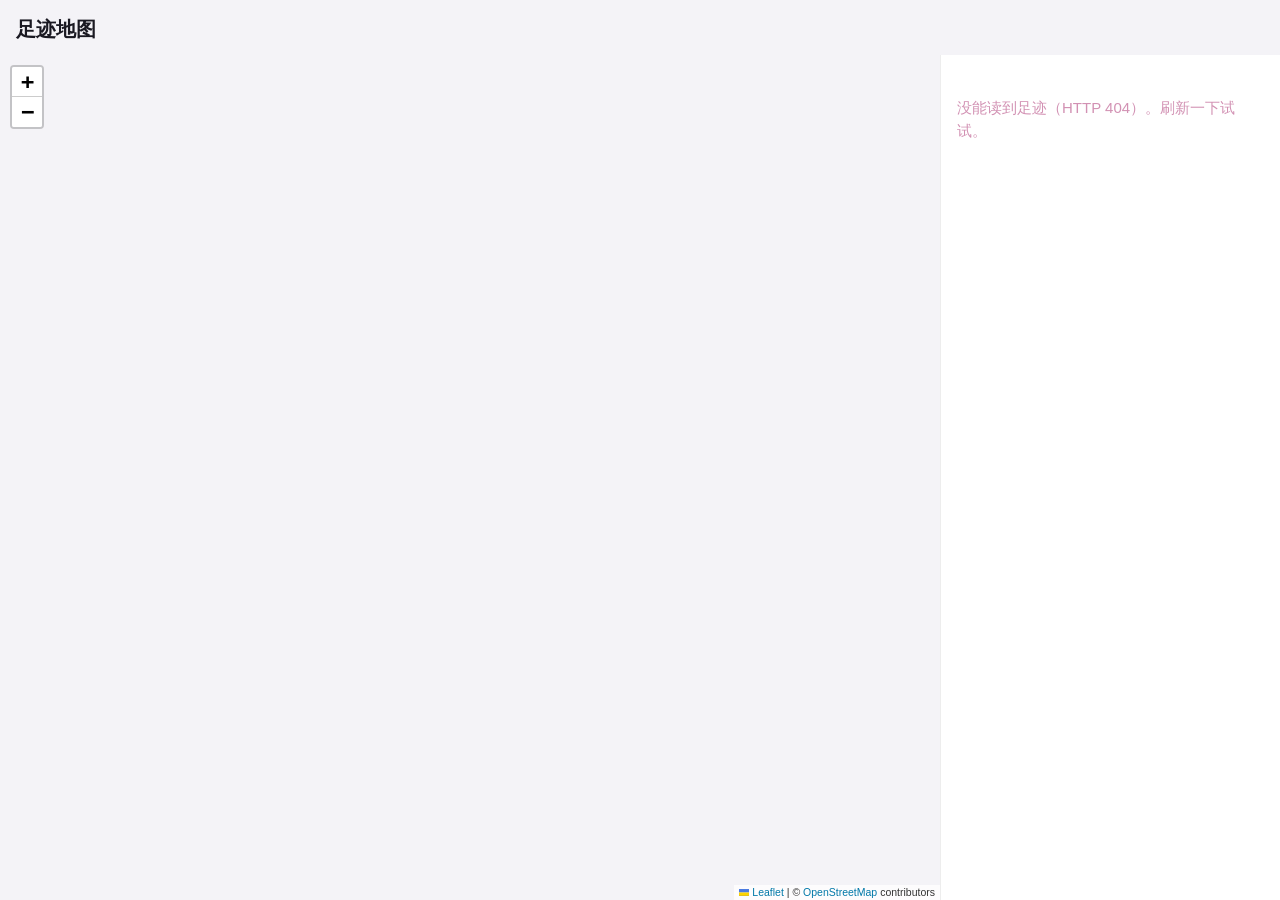
==== v2/map/index.html @ db0b6ecf "feat: footprint map with automatic place extraction - places.py: for travel-domain or clearly place-" ====
<!doctype html>
<html lang="zh-CN">
<head>
<meta charset="utf-8" />
<meta name="viewport" content="width=device-width, initial-scale=1, viewport-fit=cover" />
<script src="../auth-token.js"></script>
<script src="../theme-system.compiled.js"></script>
<title>足迹地图</title>
<link rel="icon" type="image/svg+xml" href="/v2/favicon.svg" />
<link rel="stylesheet" href="./vendor/leaflet.min.css" />
<style>
  :root {
    --bg: #f4f3f7; --paper: #ffffff; --ink: #1a1922; --ink-3: #6d6a7c; --ink-4: #a6a3b3;
    --accent: #6e4f9a; --rose: #d291b3; --line: rgba(26, 25, 34, 0.08);
  }
  @media (prefers-color-scheme: dark) {
    :root:not([data-theme="light"]) {
      --bg: #1a1820; --paper: #23212b; --ink: #ebe9ee; --ink-3: #9c98a8; --ink-4: #6d6a7c;
      --accent: #b39ad8; --rose: #d291b3; --line: rgba(235, 233, 238, 0.1);
    }
  }
  * { box-sizing: border-box; }
  html, body { height: 100%; margin: 0; }
  body {
    background: var(--bg); color: var(--ink); display: flex; flex-direction: column;
    font: 15px/1.55 -apple-system, BlinkMacSystemFont, "PingFang SC", "Noto Sans SC", sans-serif;
  }
  header { padding: 14px 16px 10px; display: flex; align-items: baseline; gap: 12px; flex-wrap: wrap; }
  h1 { font-size: 20px; font-weight: 600; margin: 0; }
  .sum { color: var(--ink-3); font-size: 13.5px; }
  .sum b { color: var(--accent); }
  .wrap { flex: 1; display: flex; min-height: 0; }
  #map { flex: 1; min-height: 320px; background: var(--bg); }
  aside {
    width: 340px; max-width: 42vw; overflow-y: auto; border-left: 1px solid var(--line);
    background: var(--paper); padding: 14px 16px 24px;
  }
  .cities { display: flex; flex-wrap: wrap; gap: 6px; margin-bottom: 14px; }
  .chip {
    font: inherit; font-size: 13px; padding: 4px 10px; border-radius: 999px; cursor: pointer;
    border: 1px solid var(--line); background: transparent; color: var(--ink);
  }
  .chip.on { background: var(--accent); border-color: var(--accent); color: #fff; }
  .chip:focus-visible { outline: 2px solid var(--accent); outline-offset: 2px; }
  .city-hd { font-weight: 600; font-size: 17px; margin: 4px 0 2px; }
  .city-sub { color: var(--ink-3); font-size: 12.5px; margin-bottom: 10px; }
  .mem { padding: 9px 0; border-top: 1px solid var(--line); }
  .mem-day { color: var(--ink-3); font-size: 12px; }
  .mem-name { word-break: break-word; }
  .mem-spot { color: var(--accent); font-size: 12.5px; }
  .hint, .error { color: var(--ink-3); padding: 12px 0; }
  .error { color: var(--rose); }
  .leaflet-container { font: inherit; }
  .tiles-dark .leaflet-tile-pane { filter: invert(1) hue-rotate(180deg) brightness(0.85) contrast(0.9); }
  .leaflet-control-attribution { font-size: 10.5px; }
  @media (max-width: 720px) {
    .wrap { flex-direction: column; }
    #map { flex: none; height: 55vh; }
    aside { width: auto; max-width: none; border-left: 0; border-top: 1px solid var(--line); flex: 1; }
  }
</style>
</head>
<body>
<header>
  <h1>足迹地图</h1>
  <span class="sum" id="sum">正在读取…</span>
</header>
<div class="wrap">
  <div id="map" role="region" aria-label="足迹地图"></div>
  <aside id="side" aria-live="polite">
    <div class="cities" id="cities"></div>
    <div id="detail"><p class="hint">点地图上的圆点或上面的城市，看在那里留下的记忆。</p></div>
  </aside>
</div>
<script src="./vendor/leaflet.min.js"></script>
<script>
(function () {
  const esc = s => String(s == null ? '' : s).replace(/[&<>"']/g, c => ({ '&': '&amp;', '<': '&lt;', '>': '&gt;', '"': '&quot;', "'": '&#39;' }[c]));
  const css = n => getComputedStyle(document.documentElement).getPropertyValue(n).trim();
  const dark = () => window.matchMedia('(prefers-color-scheme: dark)').matches && document.documentElement.dataset.theme !== 'light';

  const map = L.map('map', { worldCopyJump: true, zoomControl: true }).setView([51.5, 0], 4);
  // OpenStreetMap 公共底图(无需密钥); 深色模式用滤镜把底图压暗, 不另换一套瓦片
  if (dark()) document.getElementById('map').classList.add('tiles-dark');
  L.tileLayer('https://tile.openstreetmap.org/{z}/{x}/{y}.png', {
    maxZoom: 18,
    attribution: '&copy; <a href="https://www.openstreetmap.org/copyright">OpenStreetMap</a> contributors',
  }).addTo(map);

  const markers = new Map();
  let active = null;

  function radius(n) { return Math.min(22, 6 + Math.sqrt(n) * 4); }

  function select(key, fly) {
    const g = markers.get(key);
    if (!g) return;
    if (active) markers.get(active).circle.setStyle({ weight: 1.5, fillOpacity: 0.55 });
    active = key;
    g.circle.setStyle({ weight: 3, fillOpacity: 0.85 });
    if (fly) map.flyTo([g.data.lat, g.data.lon], Math.max(map.getZoom(), 9), { duration: 0.8 });
    document.querySelectorAll('.chip').forEach(c => c.classList.toggle('on', c.dataset.key === key));
    const d = g.data;
    const span = d.first && d.last && d.first !== d.last ? `${d.first} → ${d.last}` : (d.last || '');
    document.getElementById('detail').innerHTML = `
      <div class="city-hd">${esc(d.city)}</div>
      <div class="city-sub">${esc(d.country)}${d.country ? ' · ' : ''}${d.count} 条记忆${span ? ' · ' + esc(span) : ''}</div>
      ${d.memories.map(m => `
        <div class="mem">
          <div class="mem-day">${esc(m.day)}</div>
          <div class="mem-name">${esc(m.name)}</div>
          ${m.spot ? `<div class="mem-spot">${esc(m.spot)}</div>` : ''}
        </div>`).join('')}`;
  }

  async function load() {
    try {
      const r = await fetch('/api/places');
      if (!r.ok) throw new Error('HTTP ' + r.status);
      const data = await r.json();
      const places = data.places || [];
      const sum = document.getElementById('sum');
      if (!places.length) {
        sum.textContent = '还没有认出地点。';
        document.getElementById('detail').innerHTML =
          '<p class="hint">新存的出行记忆会自动认出地点；旧记忆需要跑一次「给存量记忆认地点」。</p>';
        return;
      }
      const countries = new Set(places.map(p => p.country).filter(Boolean));
      sum.innerHTML = `<b>${places.length}</b> 个地方 · <b>${countries.size}</b> 个国家 · <b>${data.memories_with_places}</b> 条记忆`;
      const accent = css('--accent') || '#6e4f9a';
      const bounds = [];
      const chips = document.getElementById('cities');
      places.forEach((p, i) => {
        const key = String(i);
        const circle = L.circleMarker([p.lat, p.lon], {
          radius: radius(p.count), color: accent, weight: 1.5, fillColor: accent, fillOpacity: 0.55,
        }).addTo(map);
        circle.bindTooltip(`${esc(p.city)} · ${p.count}`, { direction: 'top' });
        circle.on('click', () => select(key, false));
        markers.set(key, { circle, data: p });
        bounds.push([p.lat, p.lon]);
        const chip = document.createElement('button');
        chip.className = 'chip';
        chip.dataset.key = key;
        chip.textContent = `${p.city} ${p.count}`;
        chip.addEventListener('click', () => select(key, true));
        chips.appendChild(chip);
      });
      if (bounds.length > 1) map.fitBounds(bounds, { padding: [30, 30], maxZoom: 7 });
      else map.setView(bounds[0], 9);
    } catch (e) {
      document.getElementById('sum').textContent = '';
      document.getElementById('detail').innerHTML = `<p class="error">没能读到足迹（${esc(e.message)}）。刷新一下试试。</p>`;
    }
  }
  load();
})();
</script>
</body>
</html>
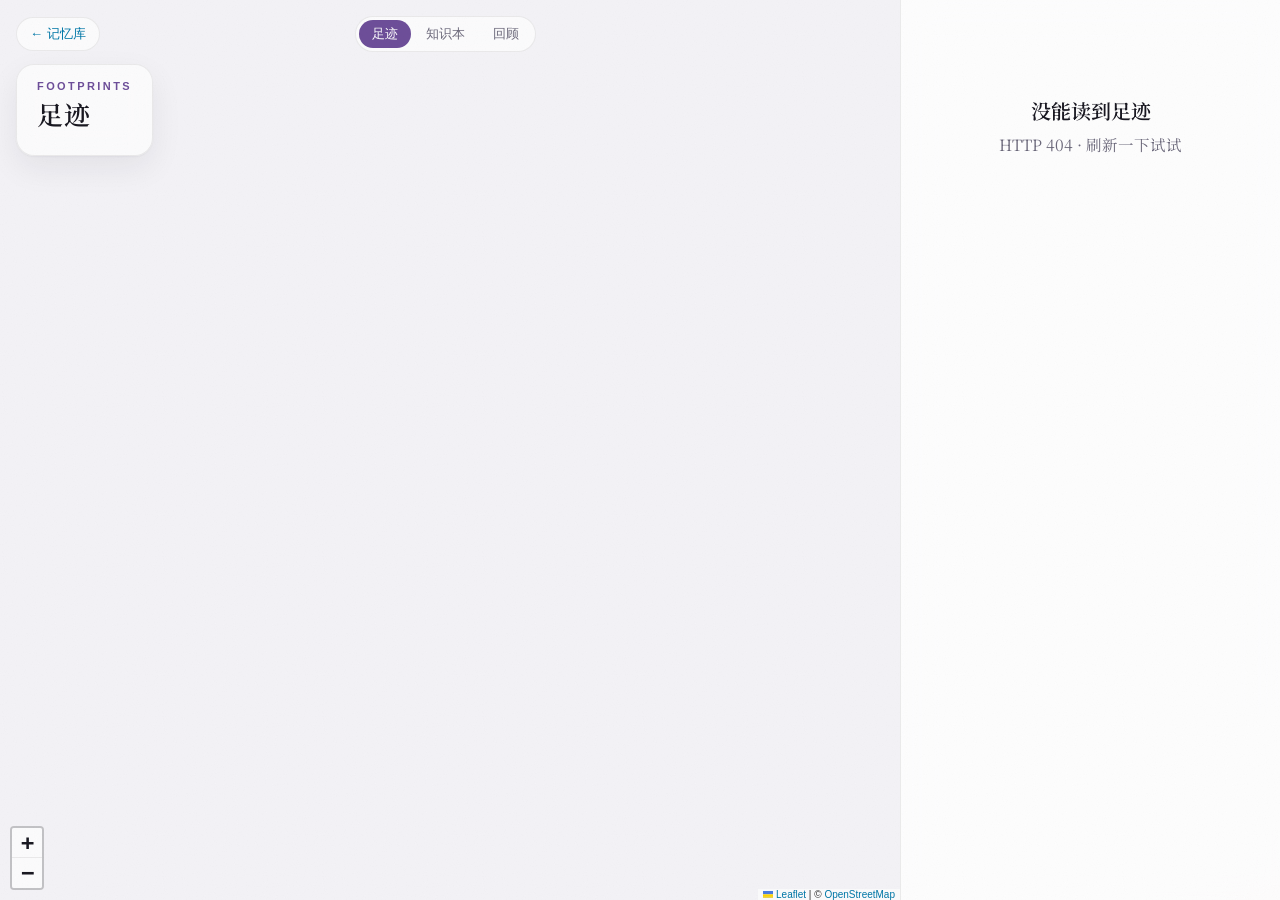
==== commit 6f487181: "feat(ui): knowledge book page, redesigned map and review, shared island-ui Shared paper-texture desi" ====
--- a/v2/map/index.html
+++ b/v2/map/index.html
@@ -5,156 +5,211 @@
 <meta name="viewport" content="width=device-width, initial-scale=1, viewport-fit=cover" />
 <script src="../auth-token.js"></script>
 <script src="../theme-system.compiled.js"></script>
-<title>足迹地图</title>
+<script src="../island-ui.js"></script>
+<title>足迹</title>
 <link rel="icon" type="image/svg+xml" href="/v2/favicon.svg" />
+<link rel="preconnect" href="https://fonts.googleapis.com" />
+<link rel="preconnect" href="https://fonts.gstatic.com" crossorigin />
+<link rel="stylesheet" href="https://fonts.googleapis.com/css2?family=Cormorant+Garamond:ital,wght@0,500;1,400;1,500&family=Noto+Serif+SC:wght@400;600&display=swap" />
 <link rel="stylesheet" href="./vendor/leaflet.min.css" />
+<link rel="stylesheet" href="../island-ui.css" />
 <style>
-  :root {
-    --bg: #f4f3f7; --paper: #ffffff; --ink: #1a1922; --ink-3: #6d6a7c; --ink-4: #a6a3b3;
-    --accent: #6e4f9a; --rose: #d291b3; --line: rgba(26, 25, 34, 0.08);
-  }
-  @media (prefers-color-scheme: dark) {
-    :root:not([data-theme="light"]) {
-      --bg: #1a1820; --paper: #23212b; --ink: #ebe9ee; --ink-3: #9c98a8; --ink-4: #6d6a7c;
-      --accent: #b39ad8; --rose: #d291b3; --line: rgba(235, 233, 238, 0.1);
-    }
-  }
-  * { box-sizing: border-box; }
-  html, body { height: 100%; margin: 0; }
-  body {
-    background: var(--bg); color: var(--ink); display: flex; flex-direction: column;
-    font: 15px/1.55 -apple-system, BlinkMacSystemFont, "PingFang SC", "Noto Sans SC", sans-serif;
-  }
-  header { padding: 14px 16px 10px; display: flex; align-items: baseline; gap: 12px; flex-wrap: wrap; }
-  h1 { font-size: 20px; font-weight: 600; margin: 0; }
-  .sum { color: var(--ink-3); font-size: 13.5px; }
-  .sum b { color: var(--accent); }
-  .wrap { flex: 1; display: flex; min-height: 0; }
-  #map { flex: 1; min-height: 320px; background: var(--bg); }
-  aside {
-    width: 340px; max-width: 42vw; overflow-y: auto; border-left: 1px solid var(--line);
-    background: var(--paper); padding: 14px 16px 24px;
-  }
-  .cities { display: flex; flex-wrap: wrap; gap: 6px; margin-bottom: 14px; }
-  .chip {
-    font: inherit; font-size: 13px; padding: 4px 10px; border-radius: 999px; cursor: pointer;
-    border: 1px solid var(--line); background: transparent; color: var(--ink);
-  }
-  .chip.on { background: var(--accent); border-color: var(--accent); color: #fff; }
-  .chip:focus-visible { outline: 2px solid var(--accent); outline-offset: 2px; }
-  .city-hd { font-weight: 600; font-size: 17px; margin: 4px 0 2px; }
-  .city-sub { color: var(--ink-3); font-size: 12.5px; margin-bottom: 10px; }
-  .mem { padding: 9px 0; border-top: 1px solid var(--line); }
-  .mem-day { color: var(--ink-3); font-size: 12px; }
-  .mem-name { word-break: break-word; }
-  .mem-spot { color: var(--accent); font-size: 12.5px; }
-  .hint, .error { color: var(--ink-3); padding: 12px 0; }
-  .error { color: var(--rose); }
-  .leaflet-container { font: inherit; }
-  .tiles-dark .leaflet-tile-pane { filter: invert(1) hue-rotate(180deg) brightness(0.85) contrast(0.9); }
-  .leaflet-control-attribution { font-size: 10.5px; }
-  @media (max-width: 720px) {
-    .wrap { flex-direction: column; }
-    #map { flex: none; height: 55vh; }
-    aside { width: auto; max-width: none; border-left: 0; border-top: 1px solid var(--line); flex: 1; }
+  body { overflow: hidden; }
+  body::before { z-index: 1000; }
+  .shell { position: fixed; inset: 0; display: grid; grid-template-columns: 1fr 380px; }
+  #map { position: relative; z-index: 0; background: var(--pg-bg); }
+  .leaflet-container { font: inherit; background: var(--pg-bg); }
+  .leaflet-tile-pane { filter: grayscale(.45) sepia(.12) saturate(.9) brightness(1.04) contrast(.92); }
+  @media (prefers-color-scheme: dark) { :root:not([data-theme="light"]) .leaflet-tile-pane { filter: invert(1) hue-rotate(185deg) grayscale(.35) brightness(.78) contrast(.92); } }
+  .leaflet-control-attribution { font: 10px var(--sans); background: color-mix(in srgb, var(--pg-paper) 70%, transparent) !important; }
+  .leaflet-control-zoom a { background: var(--pg-glass) !important; color: var(--pg-ink) !important; border-color: var(--pg-line) !important; backdrop-filter: blur(10px); }
+
+  .overlay { position: absolute; z-index: 500; left: 16px; top: 16px; right: 16px; pointer-events: none; display: flex; flex-direction: column; gap: 12px; align-items: flex-start; }
+  .overlay > * { pointer-events: auto; }
+  .overlay .pg-top { margin: 0; width: 100%; max-width: 520px; }
+  .title-card { border-radius: var(--pg-radius); padding: 16px 20px 14px; max-width: 520px; }
+  .stats { display: flex; gap: 22px; margin-top: 12px; }
+  .stat b { display: block; font: italic 500 34px/1 var(--serif-en); color: var(--pg-accent); }
+  .stat span { font: 12px var(--sans); color: var(--pg-soft); letter-spacing: .06em; }
+
+  /* 城市圆点 */
+  .city-pin { position: relative; }
+  .city-pin .dot { position: absolute; left: 50%; top: 50%; transform: translate(-50%, -50%); border-radius: 50%;
+    background: color-mix(in srgb, var(--pg-accent) 82%, transparent); color: var(--pg-paper); display: grid; place-items: center;
+    font: italic 500 15px/1 var(--serif-en); box-shadow: 0 0 0 3px color-mix(in srgb, var(--pg-paper) 85%, transparent), 0 6px 18px color-mix(in srgb, var(--pg-accent) 40%, transparent);
+    transition: transform .25s cubic-bezier(.2,.8,.2,1); cursor: pointer; }
+  .city-pin.on .dot { transform: translate(-50%, -50%) scale(1.22); background: var(--pg-accent); }
+  .city-pin .halo { position: absolute; left: 50%; top: 50%; border-radius: 50%; transform: translate(-50%, -50%);
+    border: 1.5px solid var(--pg-accent); animation: breathe 2.8s ease-out infinite; pointer-events: none; }
+  @keyframes breathe { from { opacity: .7; width: 100%; height: 100%; } to { opacity: 0; width: 260%; height: 260%; } }
+  .city-pin.quiet:not(.on) .label { opacity: 0; }
+  .city-pin .label { transition: opacity .2s; }
+  .city-pin .label { position: absolute; left: 50%; top: calc(50% + var(--r) + 6px); transform: translateX(-50%); white-space: nowrap;
+    font: 600 12.5px var(--serif-cn); color: var(--pg-ink); text-shadow: 0 0 3px var(--pg-paper), 0 0 6px var(--pg-paper); pointer-events: none; }
+  .journey { stroke: var(--pg-accent); stroke-width: 1.6; stroke-dasharray: 2 7; stroke-linecap: round; fill: none; opacity: .75; animation: flow 22s linear infinite; }
+  @keyframes flow { to { stroke-dashoffset: -180; } }
+
+  /* 侧栏 */
+  aside { position: relative; z-index: 600; overflow-y: auto; border-left: 1px solid var(--pg-line); padding: 26px 22px 40px;
+    background: color-mix(in srgb, var(--pg-paper) 88%, transparent); backdrop-filter: blur(16px); -webkit-backdrop-filter: blur(16px); }
+  .side-hd { font: 600 11px var(--sans); letter-spacing: .2em; color: var(--pg-accent); margin: 0 0 14px; text-transform: uppercase; }
+  .trip { list-style: none; margin: 0; padding: 0 0 0 18px; position: relative; }
+  .trip::before { content: ""; position: absolute; left: 4px; top: 8px; bottom: 8px; border-left: 1.5px dashed color-mix(in srgb, var(--pg-accent) 40%, transparent); }
+  .trip li { position: relative; padding: 9px 10px 9px 8px; margin-left: -8px; border-radius: 12px; cursor: pointer; transition: background .2s; }
+  .trip li:hover { background: color-mix(in srgb, var(--pg-accent) 7%, transparent); }
+  .trip li::before { content: ""; position: absolute; left: -13px; top: 17px; width: 9px; height: 9px; border-radius: 50%; background: var(--pg-paper); border: 2px solid var(--pg-accent); }
+  .trip .when { font: italic 15px var(--serif-en); color: var(--pg-soft); }
+  .trip .where { font: 600 16px var(--serif-cn); }
+  .trip .where small { font: 12px var(--sans); color: var(--pg-faint); margin-left: 6px; font-weight: 400; }
+  .trip .n { float: right; font: italic 18px var(--serif-en); color: var(--pg-accent); }
+
+  .city-name { font: 600 30px/1.2 var(--serif-cn); margin: 4px 0 2px; }
+  .city-sub { font: italic 17px var(--serif-en); color: var(--pg-soft); margin-bottom: 16px; }
+  .spots { display: flex; flex-wrap: wrap; gap: 6px; margin-bottom: 20px; }
+  .spots span { font: 12.5px var(--sans); padding: 5px 10px; border-radius: 999px; background: color-mix(in srgb, var(--pg-warm) 14%, transparent); }
+  .group-hd { font: 600 12px var(--sans); letter-spacing: .14em; color: var(--pg-soft); margin: 22px 0 8px; }
+  .mem { padding: 12px 14px; border-radius: 14px; margin-bottom: 8px; background: var(--pg-paper); border: 1px solid var(--pg-line); }
+  .mem.note { border-left: 3px solid var(--pg-warm); }
+  .mem .d { font: italic 14px var(--serif-en); color: var(--pg-faint); }
+  .mem .t { font-size: 15px; line-height: 1.6; }
+  .mem .s { font: 12px var(--sans); color: var(--pg-accent); margin-top: 2px; }
+  .back-link { font: 13px var(--sans); color: var(--pg-soft); background: none; border: 0; cursor: pointer; padding: 0; margin-bottom: 12px; }
+  .back-link:hover { color: var(--pg-accent); }
+
+  @media (max-width: 820px) {
+    body { overflow: auto; }
+    .shell { position: static; display: block; }
+    #map { height: 62vh; min-height: 360px; }
+    aside { border-left: 0; border-top: 1px solid var(--pg-line); border-radius: 22px 22px 0 0; margin-top: -22px; min-height: 40vh; padding-top: 22px; }
+    .overlay { left: 12px; right: 12px; top: 12px; }
+    .title-card { padding: 10px 14px; display: flex; align-items: center; gap: 16px; }
+    .title-card .pg-eyebrow { display: none; }
+    .title-card .pg-title { font-size: 20px !important; }
+    .stats { margin-top: 0; gap: 14px; }
+    .stat b { font-size: 22px; display: inline; margin-right: 3px; }
+    .stat span { font-size: 11px; }
   }
 </style>
 </head>
 <body>
-<header>
-  <h1>足迹地图</h1>
-  <span class="sum" id="sum">正在读取…</span>
-</header>
-<div class="wrap">
-  <div id="map" role="region" aria-label="足迹地图"></div>
-  <aside id="side" aria-live="polite">
-    <div class="cities" id="cities"></div>
-    <div id="detail"><p class="hint">点地图上的圆点或上面的城市，看在那里留下的记忆。</p></div>
-  </aside>
+<div class="shell">
+  <div id="map" role="region" aria-label="足迹地图">
+    <div class="overlay">
+      <div id="top" style="width:100%"></div>
+      <div class="title-card glass">
+        <p class="pg-eyebrow" style="margin-bottom:6px">Footprints</p>
+        <h1 class="pg-title" style="font-size:26px">足迹</h1>
+        <div class="stats" id="stats"><div class="stat"><span>正在展开地图……</span></div></div>
+      </div>
+    </div>
+  </div>
+  <aside id="side" aria-live="polite"></aside>
 </div>
 <script src="./vendor/leaflet.min.js"></script>
 <script>
 (function () {
-  const esc = s => String(s == null ? '' : s).replace(/[&<>"']/g, c => ({ '&': '&amp;', '<': '&lt;', '>': '&gt;', '"': '&quot;', "'": '&#39;' }[c]));
-  const css = n => getComputedStyle(document.documentElement).getPropertyValue(n).trim();
-  const dark = () => window.matchMedia('(prefers-color-scheme: dark)').matches && document.documentElement.dataset.theme !== 'light';
-
-  const map = L.map('map', { worldCopyJump: true, zoomControl: true }).setView([51.5, 0], 4);
-  // OpenStreetMap 公共底图(无需密钥); 深色模式用滤镜把底图压暗, 不另换一套瓦片
-  if (dark()) document.getElementById('map').classList.add('tiles-dark');
+  const { esc, api } = window.PG;
+  document.getElementById('top').innerHTML = PG.topbar('map');
+  const side = document.getElementById('side');
+  const map = L.map('map', { worldCopyJump: true, zoomControl: false, attributionControl: true }).setView([51.5, 2], 5);
+  L.control.zoom({ position: 'bottomleft' }).addTo(map);
   L.tileLayer('https://tile.openstreetmap.org/{z}/{x}/{y}.png', {
-    maxZoom: 18,
-    attribution: '&copy; <a href="https://www.openstreetmap.org/copyright">OpenStreetMap</a> contributors',
+    maxZoom: 18, attribution: '&copy; <a href="https://www.openstreetmap.org/copyright">OpenStreetMap</a>',
   }).addTo(map);
 
-  const markers = new Map();
-  let active = null;
-
-  function radius(n) { return Math.min(22, 6 + Math.sqrt(n) * 4); }
+  let places = [], byCity = new Map(), selected = null;
+
+  const small = () => window.matchMedia('(max-width: 820px)').matches;
+  function radius(n) { const r = Math.min(26, 11 + Math.sqrt(n) * 3.6); return Math.round(small() ? r * 0.68 : r); }
+  let labelled = new Set();   // 缩得很远时只给记忆最多的几座城标名字, 放大后全部显示
+  function syncLabels() {
+    const all = map.getZoom() >= 7;
+    document.querySelectorAll('.city-pin').forEach(el => el.classList.toggle('quiet', !all && !labelled.has(el.dataset.key)));
+  }
+
+  function pin(p, recent) {
+    const r = radius(p.count);
+    return L.divIcon({
+      className: '', iconSize: [0, 0],
+      html: `<div class="city-pin" data-key="${esc(p.key)}" style="--r:${r}px">
+        ${recent ? `<span class="halo" style="width:${r * 2}px;height:${r * 2}px"></span>` : ''}
+        <span class="dot" style="width:${r * 2}px;height:${r * 2}px">${p.count}</span>
+        <span class="label">${esc(p.city)}</span></div>`,
+    });
+  }
+
+  function mark(key) {
+    document.querySelectorAll('.city-pin').forEach(el => el.classList.toggle('on', el.dataset.key === key));
+  }
+
+  function renderTrip() {
+    selected = null; mark(null);
+    const trip = [...places].sort((a, b) => (a.first || '').localeCompare(b.first || ''));
+    side.innerHTML = `<p class="side-hd">The Journey</p>
+      <ul class="trip">${trip.map(p => `
+        <li data-key="${esc(p.key)}"><span class="n">${p.count}</span>
+          <div class="when">${esc(p.first)}${p.last && p.last !== p.first ? ' — ' + esc(p.last) : ''}</div>
+          <div class="where">${esc(p.city)}<small>${esc(p.country)}</small></div></li>`).join('')}</ul>`;
+    side.querySelectorAll('.trip li').forEach(li => li.onclick = () => select(li.dataset.key, true));
+  }
 
   function select(key, fly) {
-    const g = markers.get(key);
-    if (!g) return;
-    if (active) markers.get(active).circle.setStyle({ weight: 1.5, fillOpacity: 0.55 });
-    active = key;
-    g.circle.setStyle({ weight: 3, fillOpacity: 0.85 });
-    if (fly) map.flyTo([g.data.lat, g.data.lon], Math.max(map.getZoom(), 9), { duration: 0.8 });
-    document.querySelectorAll('.chip').forEach(c => c.classList.toggle('on', c.dataset.key === key));
-    const d = g.data;
-    const span = d.first && d.last && d.first !== d.last ? `${d.first} → ${d.last}` : (d.last || '');
-    document.getElementById('detail').innerHTML = `
-      <div class="city-hd">${esc(d.city)}</div>
-      <div class="city-sub">${esc(d.country)}${d.country ? ' · ' : ''}${d.count} 条记忆${span ? ' · ' + esc(span) : ''}</div>
-      ${d.memories.map(m => `
-        <div class="mem">
-          <div class="mem-day">${esc(m.day)}</div>
-          <div class="mem-name">${esc(m.name)}</div>
-          ${m.spot ? `<div class="mem-spot">${esc(m.spot)}</div>` : ''}
-        </div>`).join('')}`;
-  }
-
-  async function load() {
+    const p = byCity.get(key);
+    if (!p) return;
+    selected = key; mark(key);
+    if (fly) map.flyTo([p.lat, p.lon], Math.max(map.getZoom(), 10), { duration: 0.9 });
+    const notes = p.memories.filter(m => m.note), mems = p.memories.filter(m => !m.note);
+    const item = m => `<div class="mem${m.note ? ' note' : ''}"><div class="d">${esc(m.day)}</div><div class="t">${esc(m.name)}</div>
+      ${m.spot ? `<div class="s">📍 ${esc(m.spot)}</div>` : ''}</div>`;
+    side.innerHTML = `<button class="back-link" id="back">← 全部旅程</button>
+      <p class="side-hd">${esc(p.country || 'Somewhere')}</p>
+      <div class="city-name">${esc(p.city)}</div>
+      <div class="city-sub">${esc(p.first)}${p.last && p.last !== p.first ? ' — ' + esc(p.last) : ''} · ${p.count} ${p.count > 1 ? 'memories' : 'memory'}</div>
+      ${p.spots.length ? `<div class="spots">${p.spots.map(s => `<span>${esc(s)}</span>`).join('')}</div>` : ''}
+      ${notes.length ? `<div class="group-hd">在这里学到的</div>${notes.map(item).join('')}` : ''}
+      ${mems.length ? `<div class="group-hd">在这里的记忆</div>${mems.map(item).join('')}` : ''}`;
+    document.getElementById('back').onclick = renderTrip;
+    side.scrollTop = 0;
+  }
+
+  (async function load() {
     try {
-      const r = await fetch('/api/places');
-      if (!r.ok) throw new Error('HTTP ' + r.status);
-      const data = await r.json();
-      const places = data.places || [];
-      const sum = document.getElementById('sum');
+      const data = await api('/api/places');
+      places = (data.places || []).map((p, i) => ({ ...p, key: String(i) }));
+      places.forEach(p => byCity.set(p.key, p));
+      const stats = document.getElementById('stats');
       if (!places.length) {
-        sum.textContent = '还没有认出地点。';
-        document.getElementById('detail').innerHTML =
-          '<p class="hint">新存的出行记忆会自动认出地点；旧记忆需要跑一次「给存量记忆认地点」。</p>';
+        stats.innerHTML = '<div class="stat"><span>第一段足迹还在路上。</span></div>';
+        side.innerHTML = `<div class="empty" style="padding:40px 8px"><svg viewBox="0 0 120 60" fill="none" stroke="currentColor" stroke-width="1.4" stroke-linecap="round" stroke-dasharray="2 6"><path d="M8 48C30 10 60 50 80 22s30-6 32-10"/></svg>
+          <div class="big">还没有认出地点</div><div>新存的出行记忆会自动标上地点；<br>以前的记忆等跑完一次「认地点」就会出现。</div></div>`;
         return;
       }
       const countries = new Set(places.map(p => p.country).filter(Boolean));
-      sum.innerHTML = `<b>${places.length}</b> 个地方 · <b>${countries.size}</b> 个国家 · <b>${data.memories_with_places}</b> 条记忆`;
-      const accent = css('--accent') || '#6e4f9a';
-      const bounds = [];
-      const chips = document.getElementById('cities');
-      places.forEach((p, i) => {
-        const key = String(i);
-        const circle = L.circleMarker([p.lat, p.lon], {
-          radius: radius(p.count), color: accent, weight: 1.5, fillColor: accent, fillOpacity: 0.55,
-        }).addTo(map);
-        circle.bindTooltip(`${esc(p.city)} · ${p.count}`, { direction: 'top' });
-        circle.on('click', () => select(key, false));
-        markers.set(key, { circle, data: p });
-        bounds.push([p.lat, p.lon]);
-        const chip = document.createElement('button');
-        chip.className = 'chip';
-        chip.dataset.key = key;
-        chip.textContent = `${p.city} ${p.count}`;
-        chip.addEventListener('click', () => select(key, true));
-        chips.appendChild(chip);
-      });
-      if (bounds.length > 1) map.fitBounds(bounds, { padding: [30, 30], maxZoom: 7 });
-      else map.setView(bounds[0], 9);
+      stats.innerHTML = `<div class="stat"><b>${places.length}</b><span>座城市</span></div>
+        <div class="stat"><b>${countries.size}</b><span>个国家</span></div>
+        <div class="stat"><b>${data.memories_with_places}</b><span>段记忆</span></div>`;
+
+      const trip = [...places].sort((a, b) => (a.first || '').localeCompare(b.first || ''));
+      const latest = [...places].sort((a, b) => (b.last || '').localeCompare(a.last || ''))[0];
+      if (trip.length > 1) L.polyline(trip.map(p => [p.lat, p.lon]), { className: 'journey', interactive: false, smoothFactor: 1 }).addTo(map);
+      places.forEach(p => L.marker([p.lat, p.lon], { icon: pin(p, p === latest), keyboard: true, title: p.city, riseOnHover: true })
+        .on('click', () => select(p.key, false)).addTo(map));
+      labelled = new Set([...places].sort((a, b) => b.count - a.count).slice(0, 3).map(p => p.key));
+      map.on('zoomend', syncLabels);
+      const bounds = L.latLngBounds(places.map(p => [p.lat, p.lon]));
+      // 左上角的标题卡会盖住一块地图, 取景时把那块让出来
+      const pad = small() ? { paddingTopLeft: [24, 120], paddingBottomRight: [24, 30] } : { paddingTopLeft: [260, 110], paddingBottomRight: [60, 60] };
+      if (places.length > 1) map.fitBounds(bounds, { ...pad, maxZoom: 7 }); else map.setView(bounds.getCenter(), 10);
+      syncLabels();
+
+      renderTrip();
+      const want = new URLSearchParams(location.search).get('city');
+      if (want) { const hit = places.find(p => p.city === want); if (hit) select(hit.key, true); }
     } catch (e) {
-      document.getElementById('sum').textContent = '';
-      document.getElementById('detail').innerHTML = `<p class="error">没能读到足迹（${esc(e.message)}）。刷新一下试试。</p>`;
+      document.getElementById('stats').innerHTML = '';
+      side.innerHTML = `<div class="empty"><div class="big">没能读到足迹</div><div>${esc(e.message)} · 刷新一下试试</div></div>`;
     }
-  }
-  load();
+  })();
 })();
 </script>
 </body>
--- a/v2/island-ui.css
+++ b/v2/island-ui.css
@@ -0,0 +1,123 @@
+/* island-ui.css — 足迹 / 知识本 / 每周回顾 三个页面共用的"纸页"设计。
+   两套皮肤: 默认跟 OB 主题(theme-system 注入的 --bg/--paper/--ink/--accent);
+   从小岛打开(?skin=island, 之后记在 localStorage)换成小岛的雾蓝。都有深色。 */
+:root {
+  --serif-cn: "Noto Serif SC", "Songti SC", "STSong", serif;
+  --serif-en: "Cormorant Garamond", Georgia, serif;
+  --sans: -apple-system, BlinkMacSystemFont, "PingFang SC", "Noto Sans SC", sans-serif;
+
+  --pg-bg: var(--bg, #f4f3f7);
+  --pg-paper: var(--paper, #ffffff);
+  --pg-ink: var(--ink, #1a1922);
+  --pg-soft: #6d6a7c;
+  --pg-faint: #a6a3b3;
+  --pg-accent: var(--accent, #6e4f9a);
+  --pg-warm: var(--gold, #c9a063);
+  --pg-line: rgba(26, 25, 34, 0.08);
+  --pg-glass: color-mix(in srgb, var(--pg-paper) 74%, transparent);
+  --pg-shadow: 0 1px 2px rgba(30, 24, 48, 0.04), 0 12px 32px rgba(30, 24, 48, 0.07);
+  --pg-radius: 18px;
+}
+@media (prefers-color-scheme: dark) {
+  :root:not([data-theme="light"]) {
+    --pg-bg: #17151c; --pg-paper: #221f29; --pg-ink: #ebe9ee; --pg-soft: #a29eae; --pg-faint: #6d6a7c;
+    --pg-accent: #b9a1dc; --pg-warm: #d9b67f; --pg-line: rgba(235, 233, 238, 0.09);
+    --pg-shadow: 0 1px 2px rgba(0, 0, 0, 0.3), 0 14px 36px rgba(0, 0, 0, 0.35);
+  }
+}
+:root[data-skin="island"] {
+  --pg-bg: #f3f6f8; --pg-paper: #ffffff; --pg-ink: #253447; --pg-soft: #5e6e7e; --pg-faint: #9aa8b5;
+  --pg-accent: #4c6378; --pg-warm: #b8906f; --pg-line: rgba(70, 92, 108, 0.12);
+  --pg-shadow: 0 1px 2px rgba(70, 92, 108, 0.05), 0 12px 30px rgba(70, 92, 108, 0.09);
+}
+@media (prefers-color-scheme: dark) {
+  :root[data-skin="island"]:not([data-theme="light"]) {
+    --pg-bg: #11161b; --pg-paper: #1a2129; --pg-ink: #e4eaf0; --pg-soft: #9aa8b5; --pg-faint: #5e6e7e;
+    --pg-accent: #a4bacd; --pg-warm: #d6ad8a; --pg-line: rgba(228, 234, 240, 0.09);
+    --pg-shadow: 0 1px 2px rgba(0, 0, 0, 0.3), 0 14px 36px rgba(0, 0, 0, 0.4);
+  }
+}
+
+* { box-sizing: border-box; }
+html { -webkit-text-size-adjust: 100%; }
+body {
+  margin: 0; min-height: 100vh; color: var(--pg-ink); font-family: var(--serif-cn);
+  font-size: 15.5px; line-height: 1.7; -webkit-font-smoothing: antialiased;
+  background:
+    radial-gradient(1200px 600px at -10% -10%, color-mix(in srgb, var(--pg-accent) 9%, transparent), transparent 60%),
+    radial-gradient(900px 500px at 110% 110%, color-mix(in srgb, var(--pg-warm) 9%, transparent), transparent 60%),
+    var(--pg-bg);
+  background-attachment: fixed;
+}
+body::before { /* 纸张纹理 */
+  content: ""; position: fixed; inset: 0; pointer-events: none; z-index: 0; opacity: .5;
+  background-image: url("data:image/svg+xml,%3Csvg xmlns='http://www.w3.org/2000/svg' width='160' height='160'%3E%3Cfilter id='n'%3E%3CfeTurbulence type='fractalNoise' baseFrequency='.9' numOctaves='2' stitchTiles='stitch'/%3E%3CfeColorMatrix values='0 0 0 0 0 0 0 0 0 0 0 0 0 0 0 0 0 0 .035 0'/%3E%3C/filter%3E%3Crect width='100%25' height='100%25' filter='url(%23n)'/%3E%3C/svg%3E");
+}
+.pg { position: relative; z-index: 1; max-width: 1080px; margin: 0 auto; padding: 22px 16px 80px; }
+
+/* 顶栏: 返回小岛 + 三页切换 */
+.pg-top { display: flex; align-items: center; justify-content: space-between; gap: 12px; margin-bottom: 26px; }
+.pg-back { font: 13px var(--sans); color: var(--pg-soft); text-decoration: none; display: inline-flex; align-items: center; gap: 6px;
+  padding: 7px 13px; border-radius: 999px; background: var(--pg-glass); border: 1px solid var(--pg-line);
+  backdrop-filter: blur(12px); -webkit-backdrop-filter: blur(12px); }
+.pg-back:hover { color: var(--pg-accent); }
+.pg-tabs { display: inline-flex; gap: 2px; padding: 3px; border-radius: 999px; background: var(--pg-glass);
+  border: 1px solid var(--pg-line); backdrop-filter: blur(12px); -webkit-backdrop-filter: blur(12px); }
+.pg-tabs a { font: 13px var(--sans); color: var(--pg-soft); text-decoration: none; padding: 5px 13px; border-radius: 999px; transition: background .2s, color .2s; }
+.pg-tabs a[aria-current="page"] { background: var(--pg-accent); color: var(--pg-paper); }
+.pg-tabs a:not([aria-current="page"]):hover { color: var(--pg-ink); }
+
+.pg-eyebrow { font: 600 11px/1 var(--sans); letter-spacing: .22em; text-transform: uppercase; color: var(--pg-accent); margin: 0 0 10px; }
+.pg-title { font: 600 30px/1.2 var(--serif-cn); margin: 0; letter-spacing: .02em; }
+.pg-sub { font: italic 400 19px/1.4 var(--serif-en); color: var(--pg-soft); margin: 6px 0 0; }
+.pg-num { font-family: var(--serif-en); font-style: italic; font-weight: 500; font-variant-numeric: lining-nums; }
+
+.glass { background: var(--pg-glass); border: 1px solid var(--pg-line); box-shadow: var(--pg-shadow);
+  backdrop-filter: blur(14px) saturate(1.1); -webkit-backdrop-filter: blur(14px) saturate(1.1); }
+.paper { background: var(--pg-paper); border: 1px solid var(--pg-line); box-shadow: var(--pg-shadow); border-radius: var(--pg-radius); }
+
+.chip { font: 12.5px/1 var(--sans); display: inline-flex; align-items: center; gap: 6px; padding: 6px 11px; border-radius: 999px;
+  border: 1px solid var(--pg-line); background: transparent; color: var(--pg-soft); cursor: pointer; white-space: nowrap;
+  transition: background .2s, color .2s, border-color .2s; }
+.chip:hover { color: var(--pg-ink); border-color: color-mix(in srgb, var(--pg-accent) 40%, var(--pg-line)); }
+.chip[aria-pressed="true"] { background: var(--pg-accent); border-color: var(--pg-accent); color: var(--pg-paper); }
+.chip .dot { width: 7px; height: 7px; border-radius: 50%; background: currentColor; opacity: .8; }
+.chip .n { font-family: var(--serif-en); font-style: italic; font-size: 14px; }
+
+.btn { font: 500 14.5px/1 var(--sans); display: inline-flex; align-items: center; justify-content: center; gap: 8px;
+  min-height: 44px; padding: 0 20px; border-radius: 14px; cursor: pointer; border: 1px solid var(--pg-line);
+  background: var(--pg-paper); color: var(--pg-ink); transition: transform .15s, background .2s, box-shadow .2s; }
+.btn:hover { transform: translateY(-1px); box-shadow: var(--pg-shadow); }
+.btn:active { transform: translateY(0) scale(.98); }
+.btn.primary { background: var(--pg-accent); border-color: var(--pg-accent); color: var(--pg-paper); }
+.btn:disabled { opacity: .5; pointer-events: none; }
+button:focus-visible, a:focus-visible, input:focus-visible, textarea:focus-visible { outline: 2px solid var(--pg-accent); outline-offset: 2px; }
+
+.field { width: 100%; font: 15.5px/1.6 var(--serif-cn); color: var(--pg-ink); background: var(--pg-paper);
+  border: 1px solid var(--pg-line); border-radius: 12px; padding: 11px 14px; transition: border-color .2s, box-shadow .2s; }
+.field:focus { outline: none; border-color: var(--pg-accent); box-shadow: 0 0 0 4px color-mix(in srgb, var(--pg-accent) 14%, transparent); }
+.field::placeholder { color: var(--pg-faint); }
+
+.empty { text-align: center; padding: 70px 16px; color: var(--pg-soft); }
+.empty svg { width: 120px; height: 60px; color: var(--pg-accent); opacity: .5; margin-bottom: 14px; }
+.empty .big { font: 600 20px var(--serif-cn); color: var(--pg-ink); margin-bottom: 6px; }
+
+.toast { position: fixed; left: 50%; bottom: calc(26px + env(safe-area-inset-bottom)); transform: translate(-50%, 20px);
+  opacity: 0; z-index: 50; font: 14px var(--sans); padding: 11px 18px; border-radius: 999px; color: var(--pg-paper);
+  background: color-mix(in srgb, var(--pg-ink) 88%, transparent); transition: opacity .25s, transform .25s;
+  display: flex; gap: 14px; align-items: center; pointer-events: none; }
+.toast.show { opacity: 1; transform: translate(-50%, 0); pointer-events: auto; }
+.toast button { font: 600 13px var(--sans); color: var(--pg-paper); background: none; border: 0; text-decoration: underline; cursor: pointer; padding: 0; }
+
+/* 底部抽屉 / 居中弹层 */
+.sheet-wrap { position: fixed; inset: 0; z-index: 40; display: flex; align-items: flex-end; justify-content: center;
+  background: color-mix(in srgb, var(--pg-ink) 28%, transparent); opacity: 0; pointer-events: none; transition: opacity .25s; }
+.sheet-wrap.open { opacity: 1; pointer-events: auto; }
+.sheet { width: min(640px, 100%); max-height: 88vh; overflow-y: auto; background: var(--pg-paper); border-radius: 22px 22px 0 0;
+  padding: 22px 20px calc(24px + env(safe-area-inset-bottom)); transform: translateY(24px); transition: transform .3s cubic-bezier(.2,.8,.2,1); }
+.sheet-wrap.open .sheet { transform: none; }
+@media (min-width: 720px) { .sheet-wrap { align-items: center; } .sheet { border-radius: 22px; } }
+.sheet-grip { width: 38px; height: 4px; border-radius: 2px; background: var(--pg-line); margin: -8px auto 16px; }
+
+@media (prefers-reduced-motion: reduce) { *, *::before, *::after { transition: none !important; animation: none !important; } }
+@media (max-width: 560px) { .pg-title { font-size: 26px; } .pg-top { flex-wrap: wrap; } }
